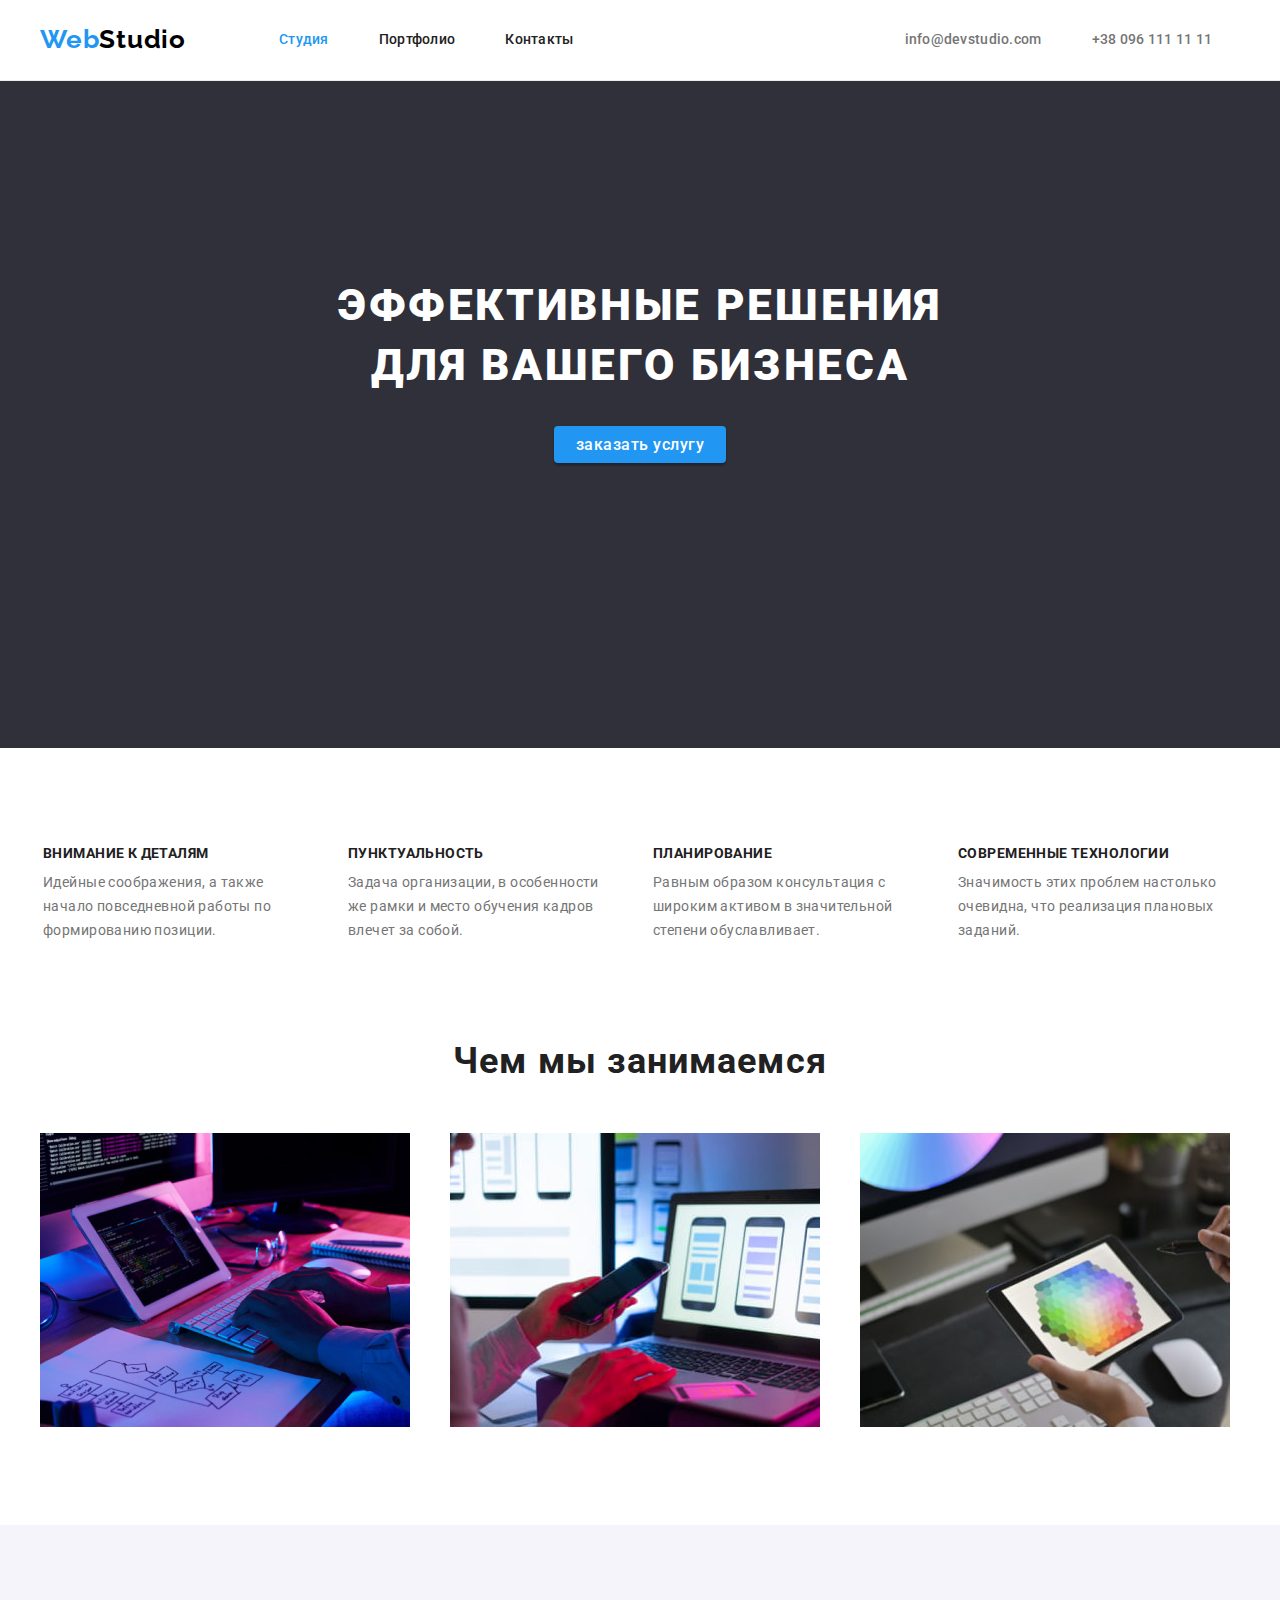
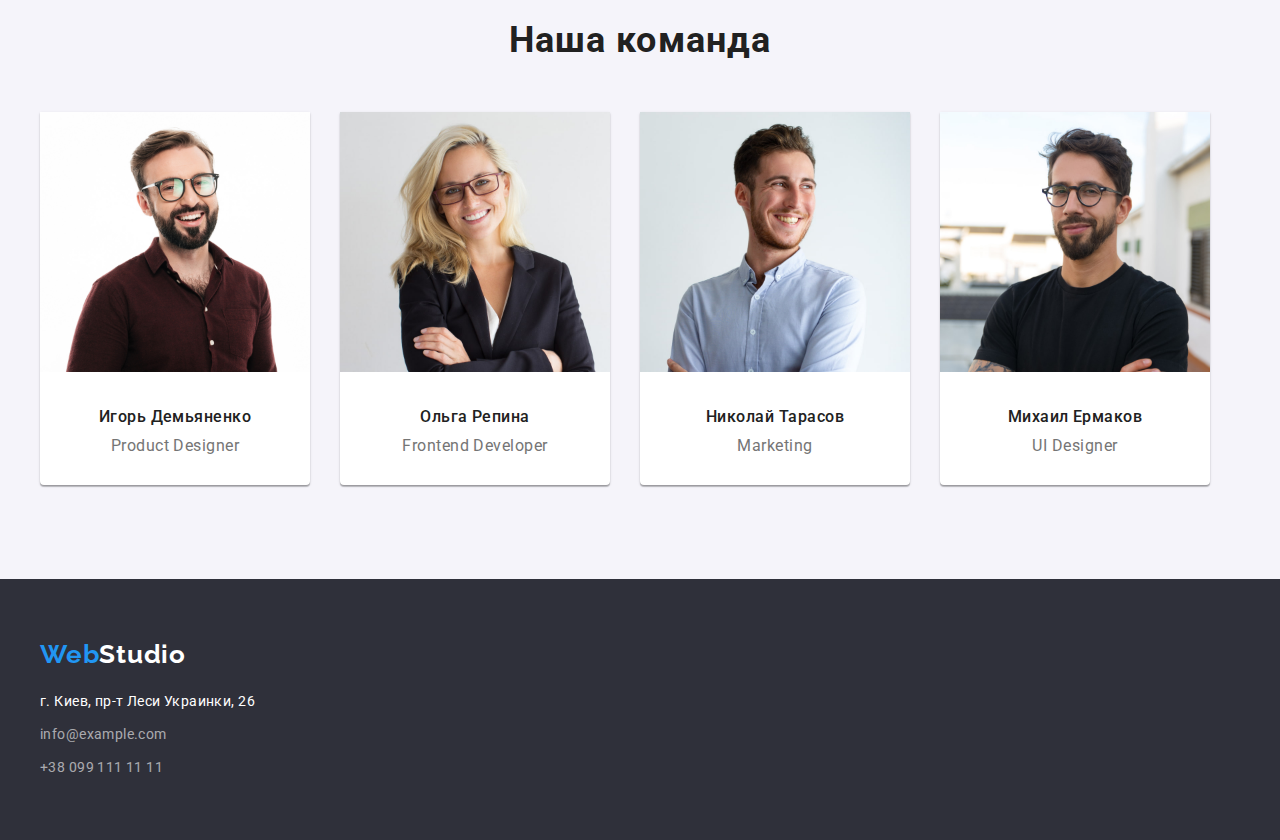
==== index.html @ 4263fd4f "clone" ====
<!DOCTYPE html>
<html lang="ru">
  <head>
    <meta charset="UTF-8" />
    <meta http-equiv="X-UA-Compatible" content="IE=edge" />
    <meta name="viewport" content="width=device-width, initial-scale=1.0" />
    <link rel="preconnect" href="https://fonts.gstatic.com" />
    <link
      href="https://fonts.googleapis.com/css2?family=Raleway:wght@700&family=Roboto:wght@400;500;700;900&display=swap"
      rel="stylesheet"
    />
    <link rel="stylesheet" href="./css/modern-normolize.css" />
    <link rel="stylesheet" href="./css/styles.css" />

    <title>Студия</title>
  </head>
  <body>
    <!--Header of site-->
    <header>
      <section class="site-header">
        <div class="container">
          <div class="header-flex">
            <a href="./index.html" class="logo"
              ><span class="three-letters-of-logo">Web</span>Studio</a
            >

            <nav class="menu-navigation">
              <ul class="menu-nav-conteiner">
                <li class="item">
                  <a href="./index.html" class="menu-nav-link visited"
                    >Студия</a
                  >
                </li>
                <li class="item">
                  <a href="./portfolio.html" class="menu-nav-link">Портфолио</a>
                </li>
                <li class="item">
                  <a href="" class="menu-nav-link">Контакты</a>
                </li>
              </ul>
              <ul class="menu-nav-conteiner second">
                <li class="item">
                  <a href="mailto:info@devstudio.com" class="menu-nav-contacts"
                    >info@devstudio.com</a
                  >
                </li>
                <li class="item">
                  <a href="tel:+380961111111" class="menu-nav-contacts"
                    >+38 096 111 11 11</a
                  >
                </li>
              </ul>
            </nav>
          </div>
        </div>
      </section>
    </header>
    <!--Main content of site-->
    <main>
      <!--Эффективные решения для вашего бизнеса-->
      <section class="hero">
        <div class="container">
          <h1 class="main-title-studio">
            Эффективные решения<br />
            для вашего бизнеса
          </h1>
          <button type="button" class="menu-nav-link-sort blue">
            заказать услугу
          </button>
        </div>
      </section>
      <!--Наши качества-->
      <section>
        <div class="container">
          <h2 class="visually-hidden">Наши качества</h2>

          <ul class="items">
            <li class="items-of-section">
              <h3 class="quality">Внимание к деталям</h3>
              <p class="quality-item">
                Идейные соображения, а также начало повседневной работы по
                формированию позиции.
              </p>
            </li>
            <li class="items-of-section">
              <h3 class="quality">Пунктуальность</h3>
              <p class="quality-item">
                Задача организации, в особенности же рамки и место обучения
                кадров влечет за собой.
              </p>
            </li>
            <li class="items-of-section">
              <h3 class="quality">Планирование</h3>
              <p class="quality-item">
                Равным образом консультация с широким активом в значительной
                степени обуславливает.
              </p>
            </li>
            <li class="items-of-section">
              <h3 class="quality">Современные технологии</h3>
              <p class="quality-item">
                Значимость этих проблем настолько очевидна, что реализация
                плановых заданий.
              </p>
            </li>
          </ul>
        </div>
      </section>
      <!--Чем мы занимаемся-->
      <section class="padding-null">
        <div class="container">
          <h2 class="main-site-sections">Чем мы занимаемся</h2>

          <ul class="items">
            <li class="items-of-mainsite">
              <img src="./images/activity1.jpg" alt="разработка" width="370" />
            </li>
            <li class="items-of-mainsite">
              <img
                src="./images/activity2.jpg"
                alt="тестирование"
                width="370"
              />
            </li>
            <li class="items-of-mainsite">
              <img src="./images/activity3.jpg" alt="дизайн" width="370" />
            </li>
          </ul>
        </div>
      </section>
      <!--Наша команда-->
      <section class="backColGrey">
        <div class="container">
          <h2 class="main-site-sections">Наша команда</h2>
          <ul class="items">
            <li class="items-of-section-people">
              <img
                src="./images/command_igor.jpg"
                alt="Игорь Демьяненко"
                width="270"
              />
              <h3 class="name">Игорь Демьяненко</h3>
              <p class="proffession-name">Product Designer</p>
            </li>
            <li class="items-of-section-people">
              <img
                src="./images/command_olga.jpg"
                alt="Ольга Репина"
                width="270"
              />
              <h3 class="name">Ольга Репина</h3>
              <p class="proffession-name">Frontend Developer</p>
            </li>
            <li class="items-of-section-people">
              <img
                src="./images/command_nikolay.jpg"
                alt="Николай Тарасов"
                width="270"
              />
              <h3 class="name">Николай Тарасов</h3>
              <p class="proffession-name">Marketing</p>
            </li>
            <li class="items-of-section-people">
              <img
                src="./images/command_mike.jpg"
                alt="Михаил Ермаков"
                width="270"
              />
              <h3 class="name">Михаил Ермаков</h3>
              <p class="proffession-name">UI Designer</p>
            </li>
          </ul>
        </div>
      </section>
    </main>
    <!--Footer-->
    <footer class="footer-color">
      <div class="container">
        <a href="./index.html" class="logo negative"
          ><span class="three-letters-of-logo">Web</span>Studio</a
        >
        <address>
          <span class="adress-footer"
            >г. Киев, пр-т Леси Украинки, 26<br
          /></span>
          <span class="contacts-footer">info@example.com</span>
          <span class="contacts-footer"> +38 099 111 11 11</span>
        </address>
      </div>
    </footer>
  </body>
</html>
---- css/modern-normolize.css ----
/*! modern-normalize v1.1.0 | MIT License | https://github.com/sindresorhus/modern-normalize */

/*
Document
========
*/

/**
Use a better box model (opinionated).
*/

*,
::before,
::after {
	box-sizing: border-box;
}

/**
1. Correct the line height in all browsers.
2. Prevent adjustments of font size after orientation changes in iOS.
3. Use a more readable tab size (opinionated).
*/

html {
	line-height: 1.15; /* 1 */
	-webkit-text-size-adjust: 100%; /* 2 */
	-moz-tab-size: 4; /* 3 */
	tab-size: 4; /* 3 */
}

/*
Sections
========
*/

/**
1. Remove the margin in all browsers.
2. Improve consistency of default fonts in all browsers. (https://github.com/sindresorhus/modern-normalize/issues/3)
*/

body {
	margin: 0; /* 1 */
	font-family:
		system-ui,
		-apple-system, /* Firefox supports this but not yet `system-ui` */
		'Segoe UI',
		Roboto,
		Helvetica,
		Arial,
		sans-serif,
		'Apple Color Emoji',
		'Segoe UI Emoji'; /* 2 */
}

/*
Grouping content
================
*/

/**
1. Add the correct height in Firefox.
2. Correct the inheritance of border color in Firefox. (https://bugzilla.mozilla.org/show_bug.cgi?id=190655)
*/

hr {
	height: 0; /* 1 */
	color: inherit; /* 2 */
}

/*
Text-level semantics
====================
*/

/**
Add the correct text decoration in Chrome, Edge, and Safari.
*/

abbr[title] {
	text-decoration: underline dotted;
}

/**
Add the correct font weight in Edge and Safari.
*/

b,
strong {
	font-weight: bolder;
}

/**
1. Improve consistency of default fonts in all browsers. (https://github.com/sindresorhus/modern-normalize/issues/3)
2. Correct the odd 'em' font sizing in all browsers.
*/

code,
kbd,
samp,
pre {
	font-family:
		ui-monospace,
		SFMono-Regular,
		Consolas,
		'Liberation Mono',
		Menlo,
		monospace; /* 1 */
	font-size: 1em; /* 2 */
}

/**
Add the correct font size in all browsers.
*/

small {
	font-size: 80%;
}

/**
Prevent 'sub' and 'sup' elements from affecting the line height in all browsers.
*/

sub,
sup {
	font-size: 75%;
	line-height: 0;
	position: relative;
	vertical-align: baseline;
}

sub {
	bottom: -0.25em;
}

sup {
	top: -0.5em;
}

/*
Tabular data
============
*/

/**
1. Remove text indentation from table contents in Chrome and Safari. (https://bugs.chromium.org/p/chromium/issues/detail?id=999088, https://bugs.webkit.org/show_bug.cgi?id=201297)
2. Correct table border color inheritance in all Chrome and Safari. (https://bugs.chromium.org/p/chromium/issues/detail?id=935729, https://bugs.webkit.org/show_bug.cgi?id=195016)
*/

table {
	text-indent: 0; /* 1 */
	border-color: inherit; /* 2 */
}

/*
Forms
=====
*/

/**
1. Change the font styles in all browsers.
2. Remove the margin in Firefox and Safari.
*/

button,
input,
optgroup,
select,
textarea {
	font-family: inherit; /* 1 */
	font-size: 100%; /* 1 */
	line-height: 1.15; /* 1 */
	margin: 0; /* 2 */
}

/**
Remove the inheritance of text transform in Edge and Firefox.
*/

button,
select {
	text-transform: none;
}

/**
Correct the inability to style clickable types in iOS and Safari.
*/

button,
[type='button'],
[type='reset'],
[type='submit'] {
	-webkit-appearance: button;
}

/**
Remove the inner border and padding in Firefox.
*/

::-moz-focus-inner {
	border-style: none;
	padding: 0;
}

/**
Restore the focus styles unset by the previous rule.
*/

:-moz-focusring {
	outline: 1px dotted ButtonText;
}

/**
Remove the additional ':invalid' styles in Firefox.
See: https://github.com/mozilla/gecko-dev/blob/2f9eacd9d3d995c937b4251a5557d95d494c9be1/layout/style/res/forms.css#L728-L737
*/

:-moz-ui-invalid {
	box-shadow: none;
}

/**
Remove the padding so developers are not caught out when they zero out 'fieldset' elements in all browsers.
*/

legend {
	padding: 0;
}

/**
Add the correct vertical alignment in Chrome and Firefox.
*/

progress {
	vertical-align: baseline;
}

/**
Correct the cursor style of increment and decrement buttons in Safari.
*/

::-webkit-inner-spin-button,
::-webkit-outer-spin-button {
	height: auto;
}

/**
1. Correct the odd appearance in Chrome and Safari.
2. Correct the outline style in Safari.
*/

[type='search'] {
	-webkit-appearance: textfield; /* 1 */
	outline-offset: -2px; /* 2 */
}

/**
Remove the inner padding in Chrome and Safari on macOS.
*/

::-webkit-search-decoration {
	-webkit-appearance: none;
}

/**
1. Correct the inability to style clickable types in iOS and Safari.
2. Change font properties to 'inherit' in Safari.
*/

::-webkit-file-upload-button {
	-webkit-appearance: button; /* 1 */
	font: inherit; /* 2 */
}

/*
Interactive
===========
*/

/*
Add the correct display in Chrome and Safari.
*/

summary {
	display: list-item;
}
© 2021 GitHub, Inc.
Terms
Privacy
Security
Status
Docs
Contact GitHub
Pricing
API
Training
Blog
About
---- css/styles.css ----
/*Задаю переменные основных цветов сайта*/

:root {
  --main-text-color: #212121;
  --active-buttons-color: #2196f3;
  --hover-button-color: #188ce8;
  --logo-color: #000000;
  --contacts-header-color: #757575;
  --buttons-color: #f5f4fa;
  --active-buttons-txt-color: #ffffff;
  --footer-color: #2f303a;
  --background-grey: #e5e5e5;
  --box-people-shadow: 0px 1px 3px rgba(0, 0, 0, 0.12),
    0px 1px 1px rgba(0, 0, 0, 0.14), 0px 2px 1px rgba(0, 0, 0, 0.2);
  --border-line: #ececec;
}

/*Lists global settings*/

ul {
  margin: 0;
  padding: 0;
  list-style-type: none;
}
h1,
h2,
h3,
p {
  margin: 0;
}

.visually-hidden {
  position: absolute;
  width: 1px;
  height: 1px;
  margin: -1px;
  border: 0;
  padding: 0;

  white-space: nowrap;
  clip-path: inset(100%);
  clip: rect(0 0 0 0);
  overflow: hidden;
}

/*паддинги внутри секций*/

section {
  padding-top: 94px;
  padding-bottom: 94px;
  min-width: 1200px;

  /* outline: springgreen solid 2px;*/
}

/*обнуление верхнего паддинга секций*/

.padding-null {
  padding-top: 0;
}
.hero {
  padding: 0;
  background: var(--footer-color);
}

/*Глобальный стиль для всего сайта*/

body {
  font-family: Roboto, Geneva, normal;
  color: var(--main-text-color);
}
/*Summary class*/
.container {
  width: 1230px;
  margin-left: auto;
  margin-right: auto;
  padding-left: 15px;
  padding-right: 15px;

  /*outline: tomato solid 2px;*/
}

/*Header of site*/
section.site-header {
  padding: 0;
  border-bottom: 1px solid var(--border-line);
}
/*Оформление логотипа сайта*/

.logo {
  font-family: Raleway, normal;
  font-weight: bold;
  font-size: 26px;
  line-height: 1.2;
  letter-spacing: 0.03em;
  text-decoration: none;

  color: var(--logo-color);
}
.three-letters-of-logo {
  color: var(--active-buttons-color);
}

/*Оформление ссылок,почты и тел. в хэдере сайта*/

.header-flex {
  display: flex;
  align-items: center;
}
.menu-navigation {
  display: flex;
}
.menu-nav-conteiner {
  display: flex;
  margin-left: 93px;
}
.menu-nav-conteiner .item:not(:last-child) {
  margin-right: 50px;
}
.menu-nav-conteiner.second {
  margin-left: 331px;
}

.menu-nav-link {
  font-weight: 500;
  font-size: 14px;
  line-height: 1.14;
  text-decoration: none;
  letter-spacing: 0.02em;
  color: var(--main-text-color);
  cursor: pointer;

  display: block;
  padding-top: 32px;
  padding-bottom: 32px;
}
.menu-nav-contacts:hover,
.menu-nav-contacts:focus .menu-nav-link:focus,
.menu-nav-link:hover,
.visited {
  color: var(--active-buttons-color);
}

.menu-nav-contacts {
  font-weight: 500;
  font-size: 14px;
  line-height: 1.14;
  letter-spacing: 0.02em;
  text-decoration: none;
  color: var(--contacts-header-color);

  display: block;
  padding-top: 32px;
  padding-bottom: 32px;
}

/*П О Р Т Ф О Л И О*/

/*Оформление кнопок для сортировки портфолио работ*/

.our-portfolio-sort {
  display: flex;
  justify-content: center;
}

.our-portfolio-sort li:not(:last-child) {
  margin-right: 8px;
}
.our-portfolio-sort {
  margin-bottom: 57px;
}
.menu-nav-link-sort {
  font-family: Roboto;
  font-weight: 500;
  font-size: 16px;
  border-radius: 4px;
  line-height: 1.6;
  letter-spacing: 0.03em;

  padding: 6px 22px;

  background-color: var(--buttons-color);
  border: none;
  cursor: pointer;
}
.blue,
.menu-nav-link-sort:hover,
.menu-nav-link-sort:focus {
  color: var(--active-buttons-txt-color);
  background-color: var(--active-buttons-color);
  box-shadow: 0px 3px 1px rgba(0, 0, 0, 0.1), 0px 1px 2px rgba(0, 0, 0, 0.08),
    0px 2px 2px rgba(0, 0, 0, 0.12);
  border-radius: 4px;
}
.blue:hover,
.blue:focus {
  background-color: var(--hover-button-color);
}

/*Оформление стилей списка  работ портфолио*/
.portfolio-title {
  font-size: 18px;
  line-height: 2;
  letter-spacing: 0.06em;
  margin-bottom: 4px;
}
.portfolio-title-type {
  font-size: 16px;
  line-height: 1.9;
  letter-spacing: 0.03em;

  color: var(--contacts-header-color);
}
.box-title-type {
  padding: 20px 24px;
  border: 1px solid #eeeeee;
}
.our-portfolio-elements li:nth-child(3n + 3) {
  margin-right: 0;
}

.our-portfolio-elements {
  display: flex;
  flex-wrap: wrap;
  line-height: 0;
}

.our-portfolio-elements li {
  flex-basis: calc(100% / 3 - 29px);
  margin-right: 30px;
  margin-bottom: 30px;
}

.our-portfolio-elements li:nth-last-child(-n + 3) {
  margin-bottom: 0;
}
/*Footer*/
/*другой цвет лого в футере*/
.footer-color {
  background-color: var(--footer-color);
  min-width: 1200px;
  padding-top: 60px;
  padding-bottom: 60px;
}

.negative {
  color: var(--active-buttons-txt-color);
}
address {
  display: flex;
  margin-top: 20px;
  flex-direction: column;
}
.adress-footer {
  font-style: normal;
  font-size: 14px;
  line-height: 1.7;
  letter-spacing: 0.03em;

  color: var(--active-buttons-txt-color);
}
.contacts-footer {
  font-style: normal;
  font-size: 14px;
  line-height: 1.7;
  letter-spacing: 0.03em;

  color: rgba(255, 255, 255, 0.6);

  margin-top: 9px;
}

/*С Т У Д И Я */

/*Герой*/

.hero .container {
  padding-top: 195px;
  padding-bottom: 285px;
  text-align: center;
}

.main-title-studio {
  font-weight: 900;
  font-size: 44px;
  line-height: 1.36;
  letter-spacing: 0.06em;
  text-transform: uppercase;

  margin-bottom: 30px;

  color: var(--active-buttons-txt-color);
}

/*Наши качества*/
.items {
  display: flex;
  flex-wrap: wrap;
}

.items-of-section:not(:last-child) {
  margin-right: 30px;
}
.items-of-section {
  flex-basis: calc(100% / 4 - 25px);
  padding: 3px;
}

.quality {
  font-size: 14px;
  line-height: 16px;
  letter-spacing: 0.03em;
  text-transform: uppercase;

  margin-bottom: 10px;
}

.quality-item {
  font-size: 14px;
  line-height: 1.7;
  letter-spacing: 0.03em;

  color: var(--contacts-header-color);
}

/*Чем мы занимаемся*/
.main-site-sections {
  font-size: 36px;
  line-height: 1.2;
  letter-spacing: 0.03em;

  margin-bottom: 50px;
  text-align: center;
}

.items-of-mainsite:not(:last-child) {
  margin-right: 30px;
}
.items-of-mainsite {
  flex-basis: calc(100% / 3 - 20px);
}

/*Наша команда*/
.name {
  line-height: 1.2;
  font-weight: 500;
  font-size: 16px;
  letter-spacing: 0.03em;

  margin-top: 30px;
  margin-bottom: 10px;
}
.proffession-name {
  font-weight: 400;
  font-size: 16px;
  line-height: 1.2;
  letter-spacing: 0.03em;

  color: var(--contacts-header-color);

  margin-bottom: 30px;
}

.items-of-section-people:not(:last-child) {
  margin-right: 30px;
  flex-wrap: wrap;
}
.items-of-section-people {
  flex-basis: calc(100% / 4 - 30px);

  background-color: var(--active-buttons-txt-color);
  box-shadow: 0px 1px 3px rgba(0, 0, 0, 0.12), 0px 1px 1px rgba(0, 0, 0, 0.14),
    0px 2px 1px rgba(0, 0, 0, 0.2);
  border-radius: 0px 0px 4px 4px;

  text-align: center;
}

.backColGrey {
  background-color: var(--buttons-color);
}
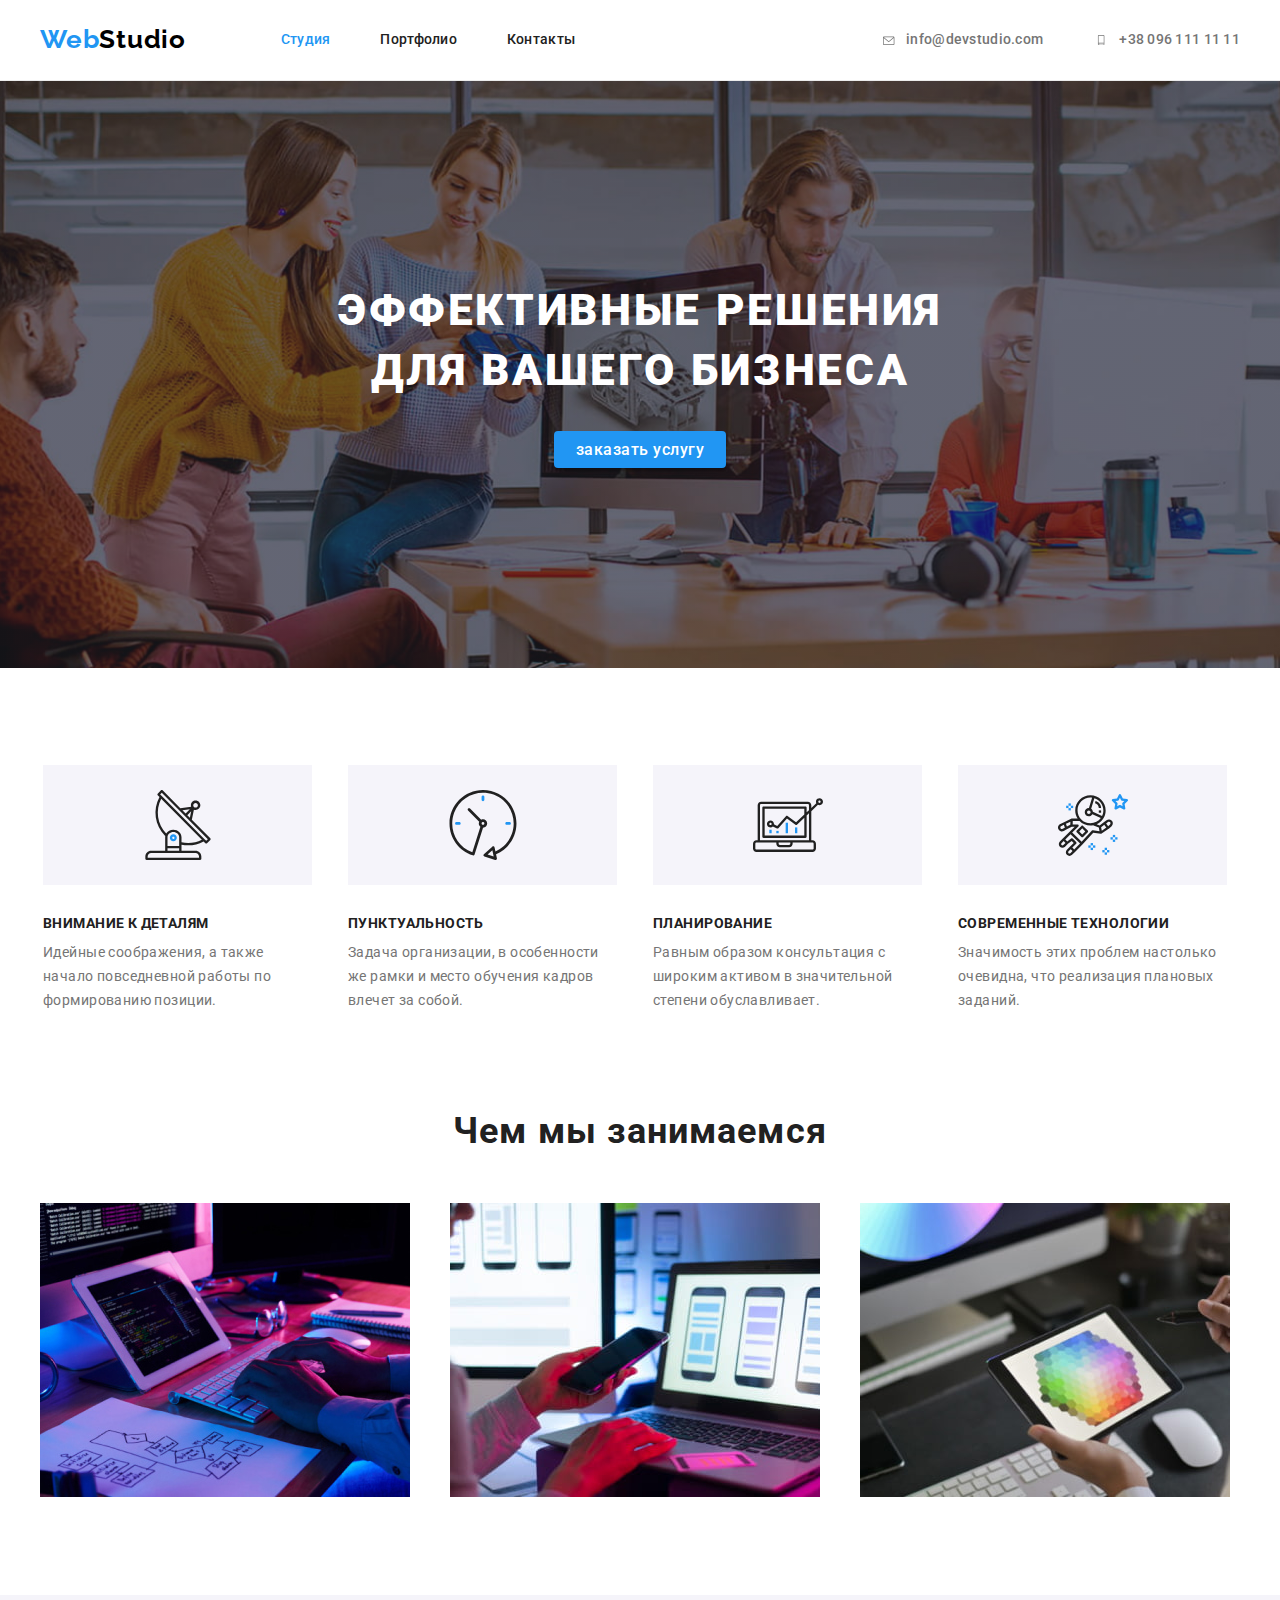
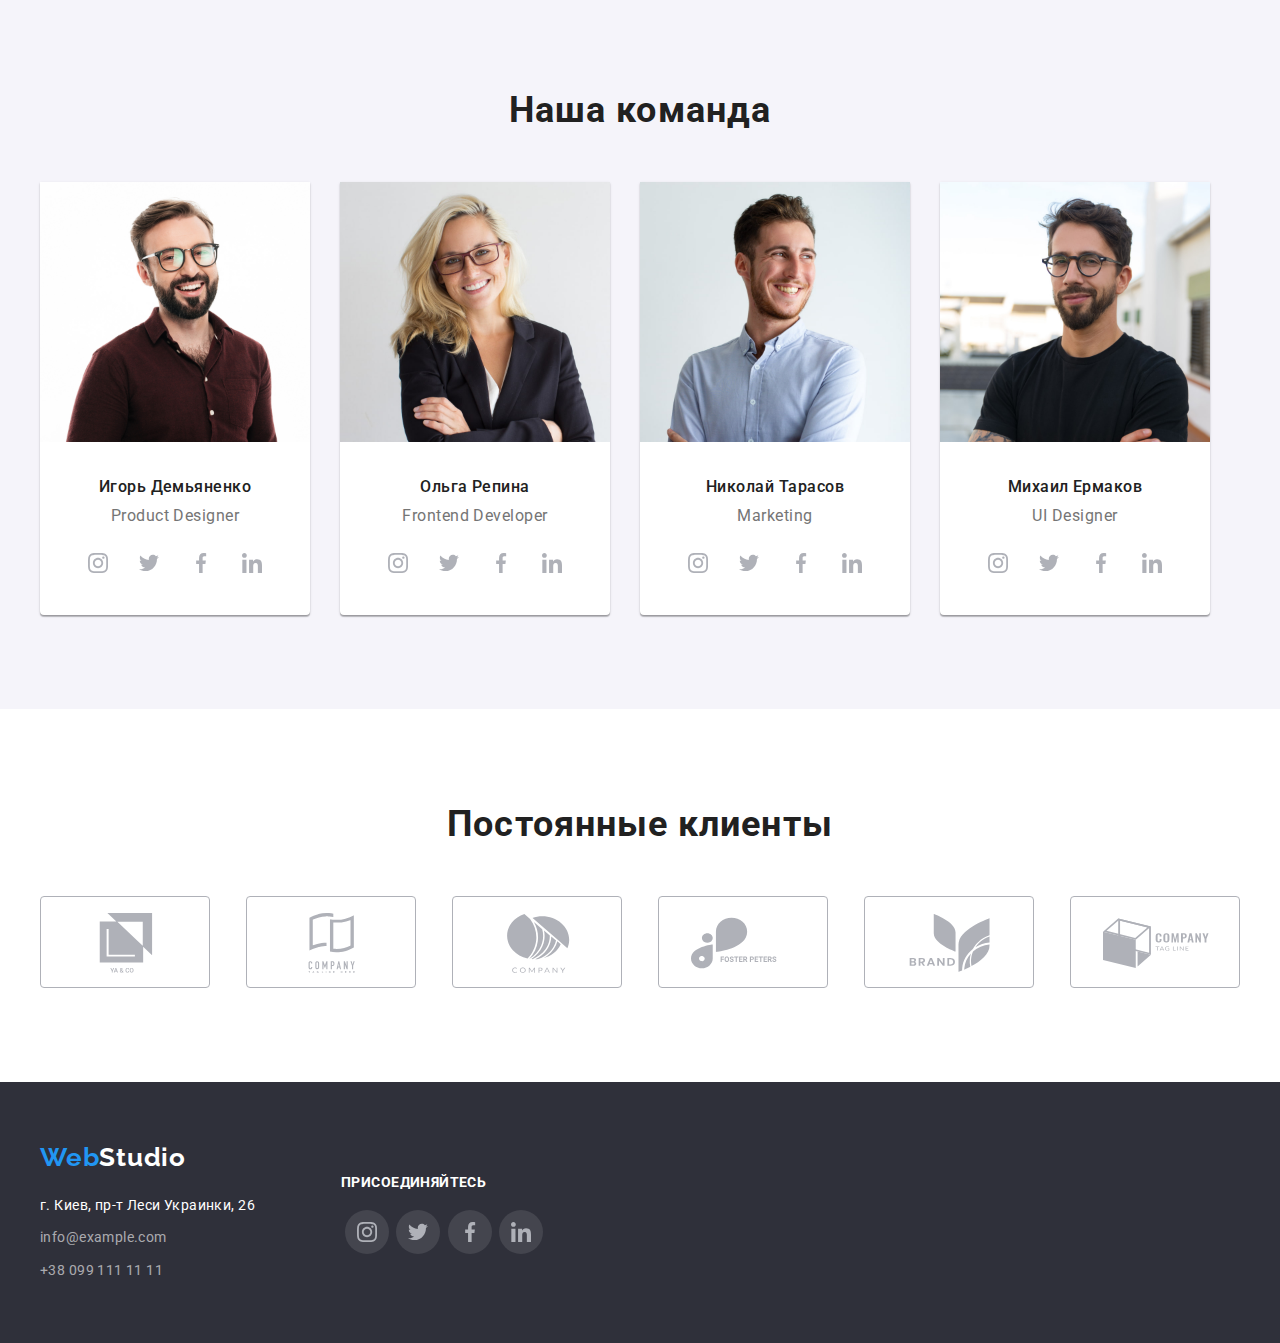
==== commit dd3ce1f9: "ну вроде все" ====
--- a/index.html
+++ b/index.html
@@ -41,13 +41,19 @@
               <ul class="menu-nav-conteiner second">
                 <li class="item">
                   <a href="mailto:info@devstudio.com" class="menu-nav-contacts"
-                    >info@devstudio.com</a
+                    ><svg class="icon-envelope" width="16" height="10">
+                      <use href="../images/icons.svg#icon-envelope"></use>
+                    </svg>
+                    info@devstudio.com</a
                   >
                 </li>
                 <li class="item">
                   <a href="tel:+380961111111" class="menu-nav-contacts"
-                    >+38 096 111 11 11</a
-                  >
+                    ><svg class="icon-smartphone" width="16" height="10">
+                      <use href="../images/icons.svg#icon-smartphone"></use>
+                    </svg>
+                    +38 096 111 11 11
+                  </a>
                 </li>
               </ul>
             </nav>
@@ -141,6 +147,52 @@
               />
               <h3 class="name">Игорь Демьяненко</h3>
               <p class="proffession-name">Product Designer</p>
+              <ul class="actions">
+                <li>
+                  <a href="#" class="icons">
+                    <svg class="icons-items">
+                      <use
+                        href="../images/icons.svg#icon-instagram"
+                        width="20"
+                        height="20"
+                      ></use>
+                    </svg>
+                  </a>
+                </li>
+                <li>
+                  <a href="#" class="icons">
+                    <svg class="icons-items">
+                      <use
+                        href="../images/icons.svg#icon-twitter"
+                        width="20"
+                        height="20"
+                      ></use>
+                    </svg>
+                  </a>
+                </li>
+                <li>
+                  <a href="#" class="icons">
+                    <svg class="icons-items">
+                      <use
+                        href="../images/icons.svg#icon-facebook"
+                        width="20"
+                        height="20"
+                      ></use>
+                    </svg>
+                  </a>
+                </li>
+                <li>
+                  <a href="#" class="icons">
+                    <svg class="icons-items">
+                      <use
+                        href="../images/icons.svg#icon-linkedin"
+                        width="20"
+                        height="20"
+                      ></use>
+                    </svg>
+                  </a>
+                </li>
+              </ul>
             </li>
             <li class="items-of-section-people">
               <img
@@ -150,6 +202,52 @@
               />
               <h3 class="name">Ольга Репина</h3>
               <p class="proffession-name">Frontend Developer</p>
+              <ul class="actions">
+                <li>
+                  <a href="#" class="icons">
+                    <svg class="icons-items">
+                      <use
+                        href="../images/icons.svg#icon-instagram"
+                        width="20"
+                        height="20"
+                      ></use>
+                    </svg>
+                  </a>
+                </li>
+                <li>
+                  <a href="#" class="icons">
+                    <svg class="icons-items">
+                      <use
+                        href="../images/icons.svg#icon-twitter"
+                        width="20"
+                        height="20"
+                      ></use>
+                    </svg>
+                  </a>
+                </li>
+                <li>
+                  <a href="#" class="icons">
+                    <svg class="icons-items">
+                      <use
+                        href="../images/icons.svg#icon-facebook"
+                        width="20"
+                        height="20"
+                      ></use>
+                    </svg>
+                  </a>
+                </li>
+                <li>
+                  <a href="#" class="icons">
+                    <svg class="icons-items">
+                      <use
+                        href="../images/icons.svg#icon-linkedin"
+                        width="20"
+                        height="20"
+                      ></use>
+                    </svg>
+                  </a>
+                </li>
+              </ul>
             </li>
             <li class="items-of-section-people">
               <img
@@ -159,6 +257,52 @@
               />
               <h3 class="name">Николай Тарасов</h3>
               <p class="proffession-name">Marketing</p>
+              <ul class="actions">
+                <li>
+                  <a href="#" class="icons">
+                    <svg class="icons-items">
+                      <use
+                        href="../images/icons.svg#icon-instagram"
+                        width="20"
+                        height="20"
+                      ></use>
+                    </svg>
+                  </a>
+                </li>
+                <li>
+                  <a href="#" class="icons">
+                    <svg class="icons-items">
+                      <use
+                        href="../images/icons.svg#icon-twitter"
+                        width="20"
+                        height="20"
+                      ></use>
+                    </svg>
+                  </a>
+                </li>
+                <li>
+                  <a href="#" class="icons">
+                    <svg class="icons-items">
+                      <use
+                        href="../images/icons.svg#icon-facebook"
+                        width="20"
+                        height="20"
+                      ></use>
+                    </svg>
+                  </a>
+                </li>
+                <li>
+                  <a href="#" class="icons">
+                    <svg class="icons-items">
+                      <use
+                        href="../images/icons.svg#icon-linkedin"
+                        width="20"
+                        height="20"
+                      ></use>
+                    </svg>
+                  </a>
+                </li>
+              </ul>
             </li>
             <li class="items-of-section-people">
               <img
@@ -168,6 +312,104 @@
               />
               <h3 class="name">Михаил Ермаков</h3>
               <p class="proffession-name">UI Designer</p>
+              <ul class="actions">
+                <li>
+                  <a href="#" class="icons">
+                    <svg class="icons-items">
+                      <use
+                        href="../images/icons.svg#icon-instagram"
+                        width="20"
+                        height="20"
+                      ></use>
+                    </svg>
+                  </a>
+                </li>
+                <li>
+                  <a href="#" class="icons">
+                    <svg class="icons-items">
+                      <use
+                        href="../images/icons.svg#icon-twitter"
+                        width="20"
+                        height="20"
+                      ></use>
+                    </svg>
+                  </a>
+                </li>
+                <li>
+                  <a href="#" class="icons">
+                    <svg class="icons-items">
+                      <use
+                        href="../images/icons.svg#icon-facebook"
+                        width="20"
+                        height="20"
+                      ></use>
+                    </svg>
+                  </a>
+                </li>
+                <li>
+                  <a href="#" class="icons">
+                    <svg class="icons-items">
+                      <use
+                        href="../images/icons.svg#icon-linkedin"
+                        width="20"
+                        height="20"
+                      ></use>
+                    </svg>
+                  </a>
+                </li>
+              </ul>
+            </li>
+          </ul>
+        </div>
+      </section>
+
+      <!--Постоянные клиенты-->
+
+      <section>
+        <div class="container">
+          <h2 class="main-site-sections">Постоянные клиенты</h2>
+          <ul class="companies">
+            <li>
+              <a href="#" class="company-icons">
+                <svg width="106" height="60">
+                  <use href="../images/icons.svg#icon-company1"></use>
+                </svg>
+              </a>
+            </li>
+            <li>
+              <a href="#" class="company-icons">
+                <svg width="106" height="60">
+                  <use href="../images/icons.svg#icon-company2"></use>
+                </svg>
+              </a>
+            </li>
+            <li>
+              <a href="#" class="company-icons">
+                <svg width="106" height="60">
+                  <use href="../images/icons.svg#icon-company3"></use>
+                </svg>
+              </a>
+            </li>
+            <li>
+              <a href="#" class="company-icons">
+                <svg width="106" height="60">
+                  <use href="../images/icons.svg#icon-company4"></use>
+                </svg>
+              </a>
+            </li>
+            <li>
+              <a href="#" class="company-icons">
+                <svg width="106" height="60">
+                  <use href="../images/icons.svg#icon-company5"></use>
+                </svg>
+              </a>
+            </li>
+            <li>
+              <a href="#" class="company-icons">
+                <svg width="106" height="60">
+                  <use href="../images/icons.svg#icon-company6"></use>
+                </svg>
+              </a>
             </li>
           </ul>
         </div>
@@ -179,13 +421,64 @@
         <a href="./index.html" class="logo negative"
           ><span class="three-letters-of-logo">Web</span>Studio</a
         >
-        <address>
-          <span class="adress-footer"
-            >г. Киев, пр-т Леси Украинки, 26<br
-          /></span>
-          <span class="contacts-footer">info@example.com</span>
-          <span class="contacts-footer"> +38 099 111 11 11</span>
-        </address>
+        <div class="column">
+          <address>
+            <span class="adress-footer"
+              >г. Киев, пр-т Леси Украинки, 26<br
+            /></span>
+            <span class="contacts-footer">info@example.com</span>
+            <span class="contacts-footer"> +38 099 111 11 11</span>
+          </address>
+          <section class="you-are-welcome">
+            <h3 class="welcome">присоединяйтесь</h3>
+            <ul class="actions fut">
+              <li>
+                <a href="#" class="icons">
+                  <svg class="icons-items">
+                    <use
+                      href="../images/icons.svg#icon-instagram"
+                      width="20"
+                      height="20"
+                    ></use>
+                  </svg>
+                </a>
+              </li>
+              <li>
+                <a href="#" class="icons">
+                  <svg class="icons-items">
+                    <use
+                      href="../images/icons.svg#icon-twitter"
+                      width="20"
+                      height="20"
+                    ></use>
+                  </svg>
+                </a>
+              </li>
+              <li>
+                <a href="#" class="icons">
+                  <svg class="icons-items">
+                    <use
+                      href="../images/icons.svg#icon-facebook"
+                      width="20"
+                      height="20"
+                    ></use>
+                  </svg>
+                </a>
+              </li>
+              <li>
+                <a href="#" class="icons">
+                  <svg class="icons-items">
+                    <use
+                      href="../images/icons.svg#icon-linkedin"
+                      width="20"
+                      height="20"
+                    ></use>
+                  </svg>
+                </a>
+              </li>
+            </ul>
+          </section>
+        </div>
       </div>
     </footer>
   </body>
--- a/css/styles.css
+++ b/css/styles.css
@@ -10,9 +10,12 @@
   --active-buttons-txt-color: #ffffff;
   --footer-color: #2f303a;
   --background-grey: #e5e5e5;
-  --box-people-shadow: 0px 1px 3px rgba(0, 0, 0, 0.12),
-    0px 1px 1px rgba(0, 0, 0, 0.14), 0px 2px 1px rgba(0, 0, 0, 0.2);
+    --block-shadow:box-shadow: 0px 1px 1px rgba(0, 0, 0, 0.12), 0px 4px 4px rgba(0, 0, 0, 0.06), 1px 4px 6px rgba(0, 0, 0, 0.16);
   --border-line: #ececec;
+  --hero-background: #c4c4c4;
+  --bgr-overlay: rgba(47, 48, 58, 0.4);
+
+  --items-color:#AFB1B8;
 }
 
 /*Lists global settings*/
@@ -28,7 +31,11 @@
 p {
   margin: 0;
 }
-
+a{
+  text-decoration: none;
+  
+  color: inherit;
+}
 .visually-hidden {
   position: absolute;
   width: 1px;
@@ -60,7 +67,28 @@
 }
 .hero {
   padding: 0;
-  background: var(--footer-color);
+
+  /*оформление многослойного ГЕРОЯ*/
+  max-width: 1600px;
+  margin-left: auto;
+  margin-right: auto;
+  background: var(--hero-background);
+  background-image: linear-gradient(
+      to right,
+      var(--bgr-overlay),
+      var(--bgr-overlay)
+    ),
+    url(../images/background-img-hero.jpg);
+  background-repeat: no-repeat;
+  background-position: center;
+  background-size: cover;
+
+  /*background-color: var(--background-grey);
+
+  background-image: url(/images/background-img-hero.jpg);
+  background-repeat: no-repeat;
+  background-position: center;
+  background-size: 1600px 600px;*/
 }
 
 /*Глобальный стиль для всего сайта*/
@@ -69,6 +97,7 @@
   font-family: Roboto, Geneva, normal;
   color: var(--main-text-color);
 }
+
 /*Summary class*/
 .container {
   width: 1230px;
@@ -106,6 +135,7 @@
 .header-flex {
   display: flex;
   align-items: center;
+  justify-content: space-between;
 }
 .menu-navigation {
   display: flex;
@@ -113,13 +143,29 @@
 .menu-nav-conteiner {
   display: flex;
   margin-left: 93px;
+  align-items: center;
 }
 .menu-nav-conteiner .item:not(:last-child) {
   margin-right: 50px;
 }
 .menu-nav-conteiner.second {
-  margin-left: 331px;
-}
+  margin-left: 305px;
+  align-items: center;
+}
+
+/*Добавление иконок в хедер*/
+
+.icon-envelope,.icon-smartphone{
+  
+ /*width: 16px;
+  height: 12px;*/
+fill:currentColor;
+  margin-right: 10px;
+}
+.icon-envelope:hover,.icon-smartphone:hover{
+  fill: currentColor;
+}
+
 
 .menu-nav-link {
   font-weight: 500;
@@ -149,9 +195,11 @@
   text-decoration: none;
   color: var(--contacts-header-color);
 
-  display: block;
+  display: flex;
   padding-top: 32px;
   padding-bottom: 32px;
+
+  align-items: center;
 }
 
 /*П О Р Т Ф О Л И О*/
@@ -213,7 +261,8 @@
 }
 .box-title-type {
   padding: 20px 24px;
-  border: 1px solid #eeeeee;
+  border:1px solid #eeeeee;
+  border-top: none;
 }
 .our-portfolio-elements li:nth-child(3n + 3) {
   margin-right: 0;
@@ -223,6 +272,8 @@
   display: flex;
   flex-wrap: wrap;
   line-height: 0;
+
+ 
 }
 
 .our-portfolio-elements li {
@@ -233,6 +284,12 @@
 
 .our-portfolio-elements li:nth-last-child(-n + 3) {
   margin-bottom: 0;
+}
+
+.shadow-portfolio:hover,.shadow-portfolio:focus {
+
+ box-shadow:0px 1px 1px rgba(0, 0, 0, 0.12), 0px 4px 4px rgba(0, 0, 0, 0.06), 1px 4px 6px rgba(0, 0, 0, 0.16);
+
 }
 /*Footer*/
 /*другой цвет лого в футере*/
@@ -250,6 +307,7 @@
   display: flex;
   margin-top: 20px;
   flex-direction: column;
+  min-width: 231px;
 }
 .adress-footer {
   font-style: normal;
@@ -270,13 +328,41 @@
   margin-top: 9px;
 }
 
+.you-are-welcome{
+  display: inline-flex;
+ flex-direction: column;
+ padding: 0;
+ min-width: 206px;
+ margin-left: 70px;
+ 
+}
+.actions.fut{
+  margin: 0;
+  padding: 0;
+  margin-top: 20px;
+}
+
+
+
+.column{
+  display: flex;
+}
+.welcome {
+  font-style: normal;
+font-weight: bold;
+font-size: 14px;
+line-height:1.143;
+letter-spacing: 0.03em;
+text-transform: uppercase;
+color: var(--active-buttons-txt-color);
+}
 /*С Т У Д И Я */
 
 /*Герой*/
 
 .hero .container {
-  padding-top: 195px;
-  padding-bottom: 285px;
+  padding-top: 200px;
+  padding-bottom: 200px;
   text-align: center;
 }
 
@@ -306,6 +392,35 @@
   padding: 3px;
 }
 
+.items-of-section::before{
+  content: '';
+  display:block;
+  background-color: var(--buttons-color);
+  background-repeat: no-repeat;
+  background-position: center;
+  height: 120px;
+  margin-bottom: 30px;
+  /*outline: 1px solid red;*/
+  
+}
+
+.items-of-section:nth-child(1)::before{
+  background:var(--buttons-color) url(../images/antenna.svg) no-repeat center;
+}
+
+.items-of-section:nth-child(2)::before{
+  background:var(--buttons-color) url(../images/clock.svg) no-repeat center;
+}
+
+.items-of-section:nth-child(3)::before{
+  background:var(--buttons-color) url(../images/diagram.svg) no-repeat center;
+}
+
+.items-of-section:nth-child(4)::before{
+  background:var(--buttons-color) url(../images/astronaut.svg) no-repeat center;
+}
+
+
 .quality {
   font-size: 14px;
   line-height: 16px;
@@ -358,7 +473,7 @@
 
   color: var(--contacts-header-color);
 
-  margin-bottom: 30px;
+  margin-bottom: 16px;
 }
 
 .items-of-section-people:not(:last-child) {
@@ -379,3 +494,57 @@
 .backColGrey {
   background-color: var(--buttons-color);
 }
+
+/*Постоянные клиенты*/
+.companies{
+  display: flex;
+  justify-content: space-between;
+  
+}
+.company-icons{
+  display: block;
+  width: 170px;
+  height: 92px;
+  padding: 16px 32px;
+  border: 1px solid var(--items-color);
+
+  border-radius: 4px;
+  fill: var(--items-color);
+}
+.company-icons:hover,.company-icons:focus{
+  fill: var(--active-buttons-color);
+  border: 1px solid var(--active-buttons-color);
+}
+/*Оформление иконок соц-сетей НАШЕЙ КОМАНДЫ*/
+.icons{
+  
+  width: 44px;
+  height: 44px;
+  padding: 12px;
+
+display: inline-block;
+
+border-radius: 50%;
+fill: var(--items-color);
+background-color:rgba(255, 255, 255, 0.1);
+
+}
+
+.icons:hover{
+  fill: var(--active-buttons-txt-color);
+  background-color: var(--active-buttons-color);
+}
+
+.icons-items{
+  width: 20px;
+height: 20px;
+
+}
+
+.actions{
+  display: flex;
+  justify-content: space-around;
+  padding-left: 32px;
+  padding-right: 32px;
+  margin-bottom: 30px;
+}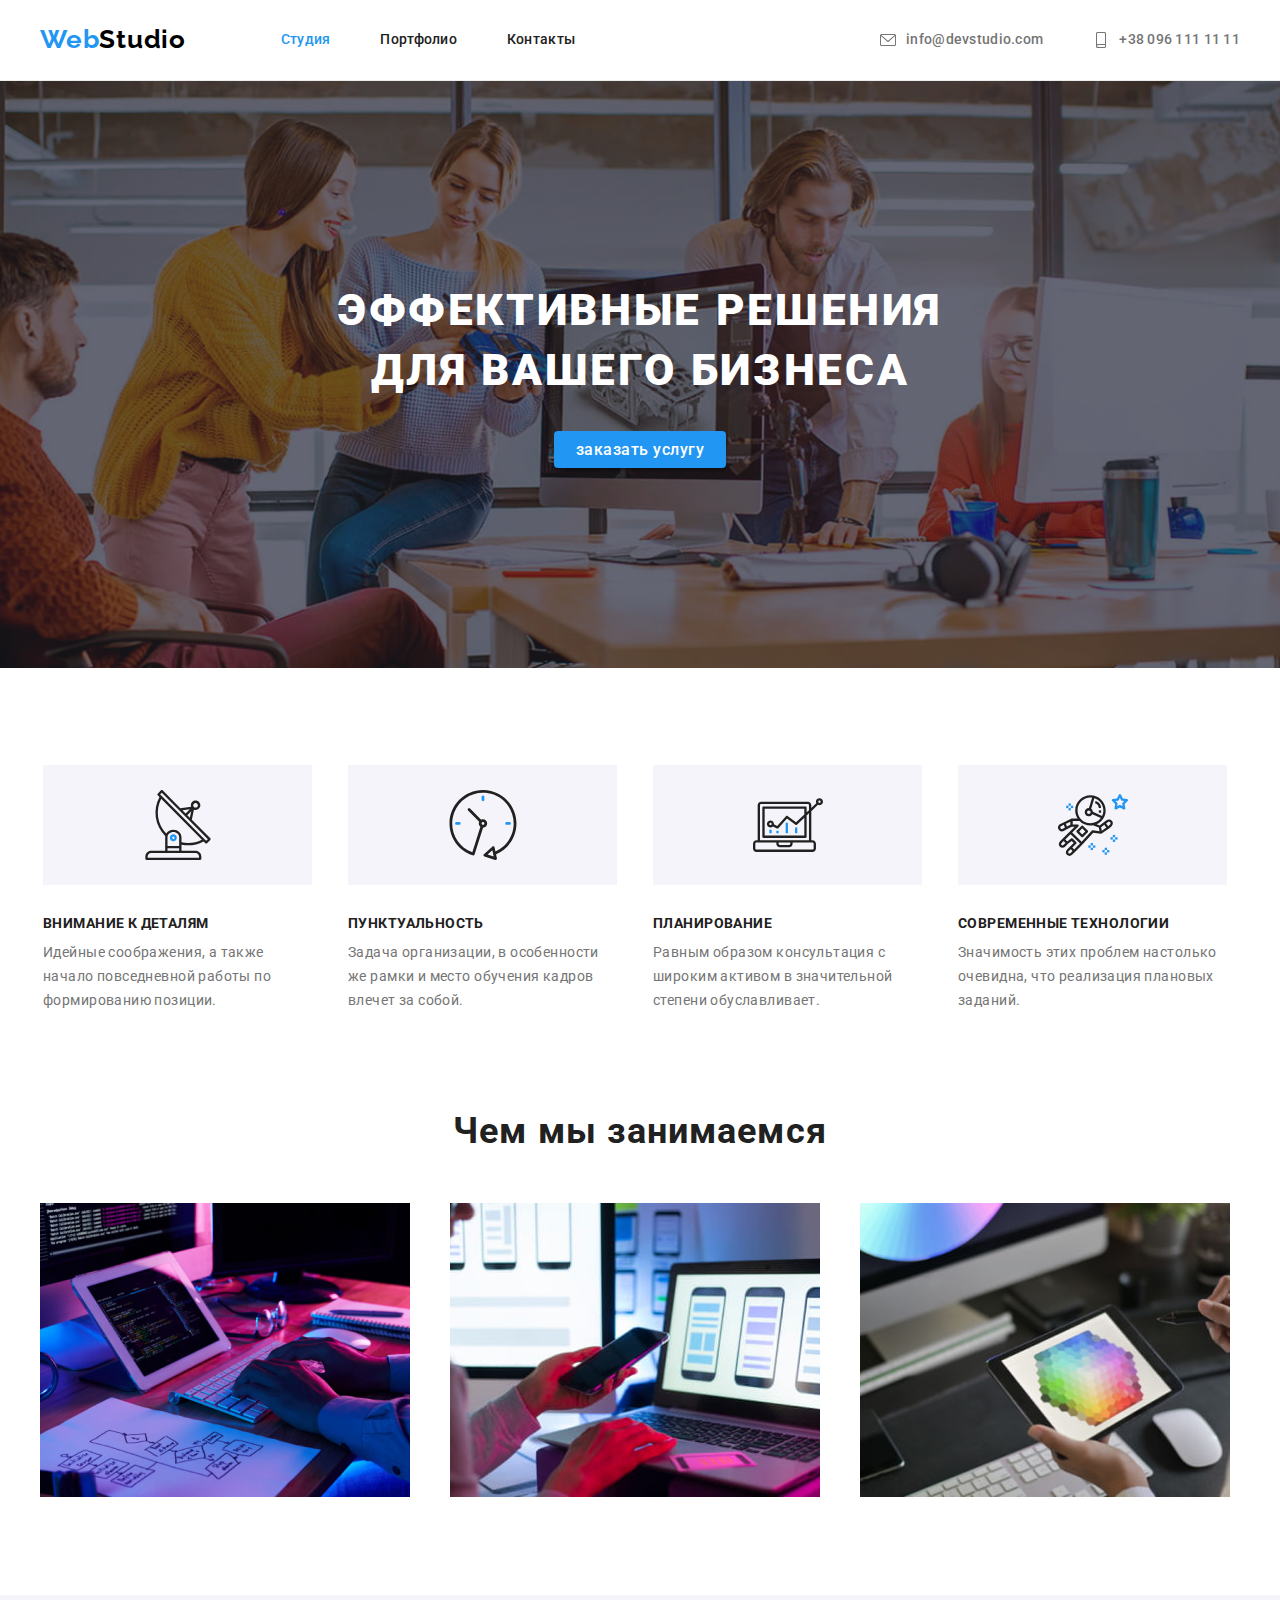
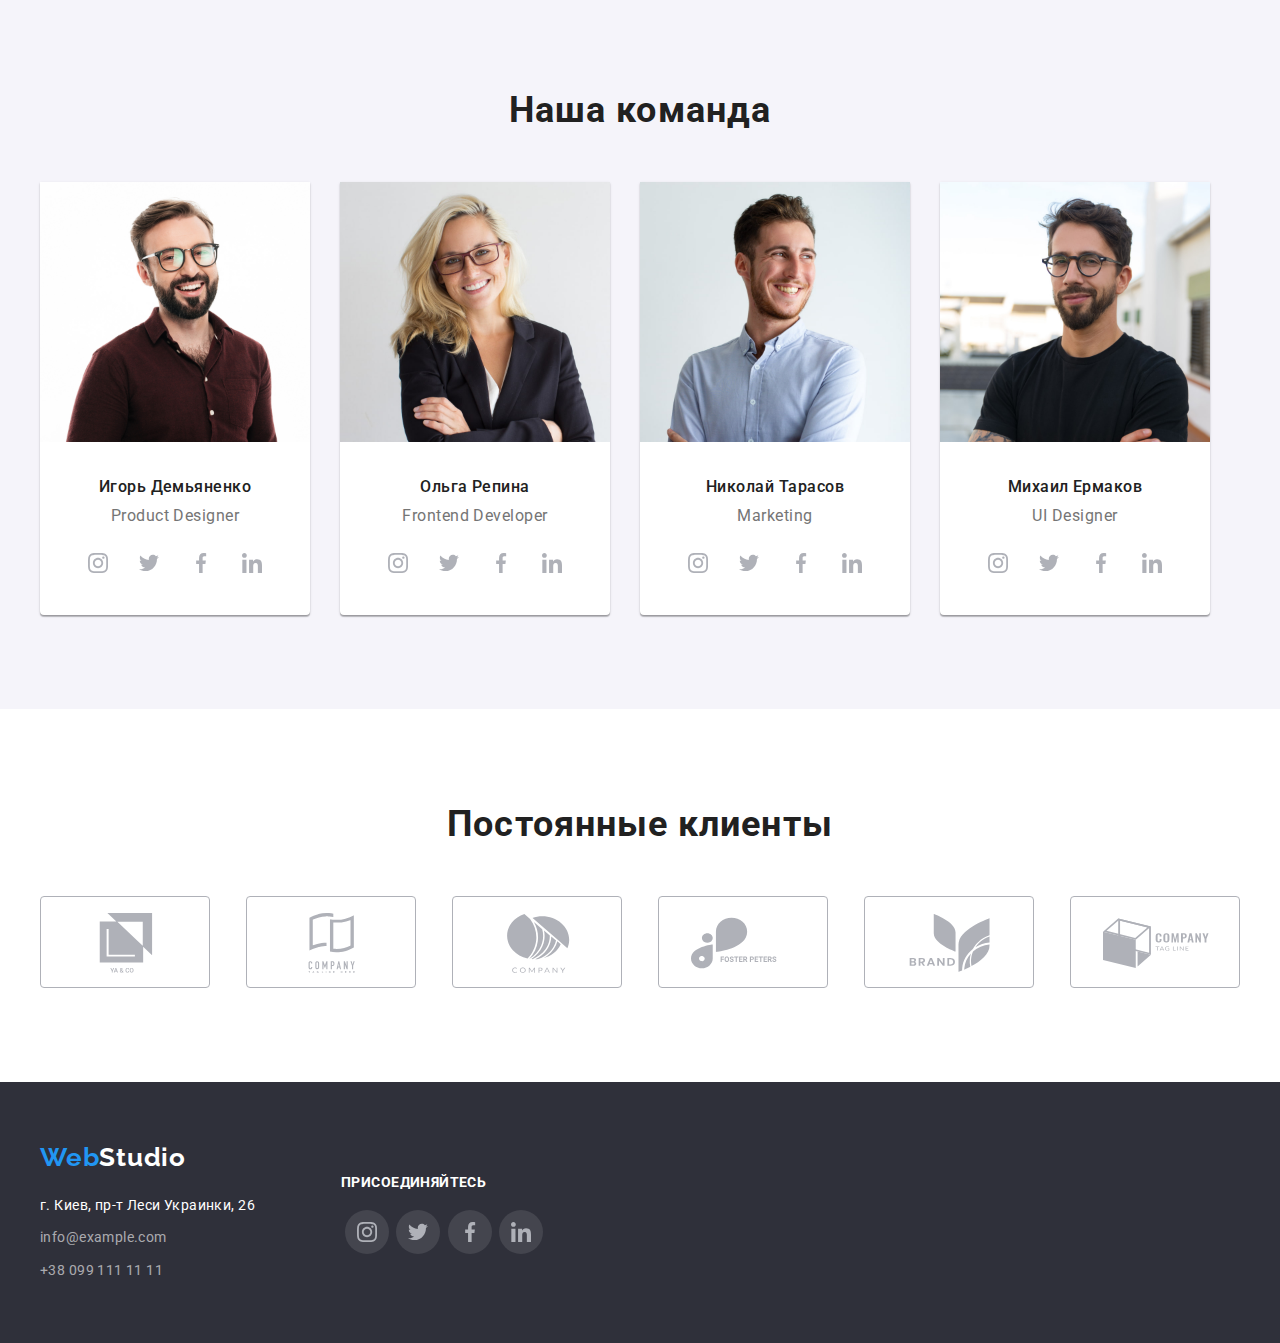
==== commit 19af6caa: "size of icons header" ====
--- a/index.html
+++ b/index.html
@@ -41,16 +41,16 @@
               <ul class="menu-nav-conteiner second">
                 <li class="item">
                   <a href="mailto:info@devstudio.com" class="menu-nav-contacts"
-                    ><svg class="icon-envelope" width="16" height="10">
-                      <use href="../images/icons.svg#icon-envelope"></use>
+                    ><svg class="icon-envelope" width="1rem" height="1rem">
+                      <use href="./images/icons.svg#icon-envelope"></use>
                     </svg>
                     info@devstudio.com</a
                   >
                 </li>
                 <li class="item">
                   <a href="tel:+380961111111" class="menu-nav-contacts"
-                    ><svg class="icon-smartphone" width="16" height="10">
-                      <use href="../images/icons.svg#icon-smartphone"></use>
+                    ><svg class="icon-smartphone" width="1rem" height="1rem">
+                      <use href="./images/icons.svg#icon-smartphone"></use>
                     </svg>
                     +38 096 111 11 11
                   </a>
@@ -152,40 +152,40 @@
                   <a href="#" class="icons">
                     <svg class="icons-items">
                       <use
-                        href="../images/icons.svg#icon-instagram"
-                        width="20"
-                        height="20"
-                      ></use>
-                    </svg>
-                  </a>
-                </li>
-                <li>
-                  <a href="#" class="icons">
-                    <svg class="icons-items">
-                      <use
-                        href="../images/icons.svg#icon-twitter"
-                        width="20"
-                        height="20"
-                      ></use>
-                    </svg>
-                  </a>
-                </li>
-                <li>
-                  <a href="#" class="icons">
-                    <svg class="icons-items">
-                      <use
-                        href="../images/icons.svg#icon-facebook"
-                        width="20"
-                        height="20"
-                      ></use>
-                    </svg>
-                  </a>
-                </li>
-                <li>
-                  <a href="#" class="icons">
-                    <svg class="icons-items">
-                      <use
-                        href="../images/icons.svg#icon-linkedin"
+                        href="./images/icons.svg#icon-instagram"
+                        width="20"
+                        height="20"
+                      ></use>
+                    </svg>
+                  </a>
+                </li>
+                <li>
+                  <a href="#" class="icons">
+                    <svg class="icons-items">
+                      <use
+                        href="./images/icons.svg#icon-twitter"
+                        width="20"
+                        height="20"
+                      ></use>
+                    </svg>
+                  </a>
+                </li>
+                <li>
+                  <a href="#" class="icons">
+                    <svg class="icons-items">
+                      <use
+                        href="./images/icons.svg#icon-facebook"
+                        width="20"
+                        height="20"
+                      ></use>
+                    </svg>
+                  </a>
+                </li>
+                <li>
+                  <a href="#" class="icons">
+                    <svg class="icons-items">
+                      <use
+                        href="./images/icons.svg#icon-linkedin"
                         width="20"
                         height="20"
                       ></use>
@@ -207,40 +207,40 @@
                   <a href="#" class="icons">
                     <svg class="icons-items">
                       <use
-                        href="../images/icons.svg#icon-instagram"
-                        width="20"
-                        height="20"
-                      ></use>
-                    </svg>
-                  </a>
-                </li>
-                <li>
-                  <a href="#" class="icons">
-                    <svg class="icons-items">
-                      <use
-                        href="../images/icons.svg#icon-twitter"
-                        width="20"
-                        height="20"
-                      ></use>
-                    </svg>
-                  </a>
-                </li>
-                <li>
-                  <a href="#" class="icons">
-                    <svg class="icons-items">
-                      <use
-                        href="../images/icons.svg#icon-facebook"
-                        width="20"
-                        height="20"
-                      ></use>
-                    </svg>
-                  </a>
-                </li>
-                <li>
-                  <a href="#" class="icons">
-                    <svg class="icons-items">
-                      <use
-                        href="../images/icons.svg#icon-linkedin"
+                        href="./images/icons.svg#icon-instagram"
+                        width="20"
+                        height="20"
+                      ></use>
+                    </svg>
+                  </a>
+                </li>
+                <li>
+                  <a href="#" class="icons">
+                    <svg class="icons-items">
+                      <use
+                        href="./images/icons.svg#icon-twitter"
+                        width="20"
+                        height="20"
+                      ></use>
+                    </svg>
+                  </a>
+                </li>
+                <li>
+                  <a href="#" class="icons">
+                    <svg class="icons-items">
+                      <use
+                        href="./images/icons.svg#icon-facebook"
+                        width="20"
+                        height="20"
+                      ></use>
+                    </svg>
+                  </a>
+                </li>
+                <li>
+                  <a href="#" class="icons">
+                    <svg class="icons-items">
+                      <use
+                        href="./images/icons.svg#icon-linkedin"
                         width="20"
                         height="20"
                       ></use>
@@ -262,40 +262,40 @@
                   <a href="#" class="icons">
                     <svg class="icons-items">
                       <use
-                        href="../images/icons.svg#icon-instagram"
-                        width="20"
-                        height="20"
-                      ></use>
-                    </svg>
-                  </a>
-                </li>
-                <li>
-                  <a href="#" class="icons">
-                    <svg class="icons-items">
-                      <use
-                        href="../images/icons.svg#icon-twitter"
-                        width="20"
-                        height="20"
-                      ></use>
-                    </svg>
-                  </a>
-                </li>
-                <li>
-                  <a href="#" class="icons">
-                    <svg class="icons-items">
-                      <use
-                        href="../images/icons.svg#icon-facebook"
-                        width="20"
-                        height="20"
-                      ></use>
-                    </svg>
-                  </a>
-                </li>
-                <li>
-                  <a href="#" class="icons">
-                    <svg class="icons-items">
-                      <use
-                        href="../images/icons.svg#icon-linkedin"
+                        href="./images/icons.svg#icon-instagram"
+                        width="20"
+                        height="20"
+                      ></use>
+                    </svg>
+                  </a>
+                </li>
+                <li>
+                  <a href="#" class="icons">
+                    <svg class="icons-items">
+                      <use
+                        href="./images/icons.svg#icon-twitter"
+                        width="20"
+                        height="20"
+                      ></use>
+                    </svg>
+                  </a>
+                </li>
+                <li>
+                  <a href="#" class="icons">
+                    <svg class="icons-items">
+                      <use
+                        href="./images/icons.svg#icon-facebook"
+                        width="20"
+                        height="20"
+                      ></use>
+                    </svg>
+                  </a>
+                </li>
+                <li>
+                  <a href="#" class="icons">
+                    <svg class="icons-items">
+                      <use
+                        href="./images/icons.svg#icon-linkedin"
                         width="20"
                         height="20"
                       ></use>
@@ -317,40 +317,40 @@
                   <a href="#" class="icons">
                     <svg class="icons-items">
                       <use
-                        href="../images/icons.svg#icon-instagram"
-                        width="20"
-                        height="20"
-                      ></use>
-                    </svg>
-                  </a>
-                </li>
-                <li>
-                  <a href="#" class="icons">
-                    <svg class="icons-items">
-                      <use
-                        href="../images/icons.svg#icon-twitter"
-                        width="20"
-                        height="20"
-                      ></use>
-                    </svg>
-                  </a>
-                </li>
-                <li>
-                  <a href="#" class="icons">
-                    <svg class="icons-items">
-                      <use
-                        href="../images/icons.svg#icon-facebook"
-                        width="20"
-                        height="20"
-                      ></use>
-                    </svg>
-                  </a>
-                </li>
-                <li>
-                  <a href="#" class="icons">
-                    <svg class="icons-items">
-                      <use
-                        href="../images/icons.svg#icon-linkedin"
+                        href="./images/icons.svg#icon-instagram"
+                        width="20"
+                        height="20"
+                      ></use>
+                    </svg>
+                  </a>
+                </li>
+                <li>
+                  <a href="#" class="icons">
+                    <svg class="icons-items">
+                      <use
+                        href="./images/icons.svg#icon-twitter"
+                        width="20"
+                        height="20"
+                      ></use>
+                    </svg>
+                  </a>
+                </li>
+                <li>
+                  <a href="#" class="icons">
+                    <svg class="icons-items">
+                      <use
+                        href="./images/icons.svg#icon-facebook"
+                        width="20"
+                        height="20"
+                      ></use>
+                    </svg>
+                  </a>
+                </li>
+                <li>
+                  <a href="#" class="icons">
+                    <svg class="icons-items">
+                      <use
+                        href="./images/icons.svg#icon-linkedin"
                         width="20"
                         height="20"
                       ></use>
@@ -372,42 +372,42 @@
             <li>
               <a href="#" class="company-icons">
                 <svg width="106" height="60">
-                  <use href="../images/icons.svg#icon-company1"></use>
-                </svg>
-              </a>
-            </li>
-            <li>
-              <a href="#" class="company-icons">
-                <svg width="106" height="60">
-                  <use href="../images/icons.svg#icon-company2"></use>
-                </svg>
-              </a>
-            </li>
-            <li>
-              <a href="#" class="company-icons">
-                <svg width="106" height="60">
-                  <use href="../images/icons.svg#icon-company3"></use>
-                </svg>
-              </a>
-            </li>
-            <li>
-              <a href="#" class="company-icons">
-                <svg width="106" height="60">
-                  <use href="../images/icons.svg#icon-company4"></use>
-                </svg>
-              </a>
-            </li>
-            <li>
-              <a href="#" class="company-icons">
-                <svg width="106" height="60">
-                  <use href="../images/icons.svg#icon-company5"></use>
-                </svg>
-              </a>
-            </li>
-            <li>
-              <a href="#" class="company-icons">
-                <svg width="106" height="60">
-                  <use href="../images/icons.svg#icon-company6"></use>
+                  <use href="./images/icons.svg#icon-company1"></use>
+                </svg>
+              </a>
+            </li>
+            <li>
+              <a href="#" class="company-icons">
+                <svg width="106" height="60">
+                  <use href="./images/icons.svg#icon-company2"></use>
+                </svg>
+              </a>
+            </li>
+            <li>
+              <a href="#" class="company-icons">
+                <svg width="106" height="60">
+                  <use href="./images/icons.svg#icon-company3"></use>
+                </svg>
+              </a>
+            </li>
+            <li>
+              <a href="#" class="company-icons">
+                <svg width="106" height="60">
+                  <use href="./images/icons.svg#icon-company4"></use>
+                </svg>
+              </a>
+            </li>
+            <li>
+              <a href="#" class="company-icons">
+                <svg width="106" height="60">
+                  <use href="./images/icons.svg#icon-company5"></use>
+                </svg>
+              </a>
+            </li>
+            <li>
+              <a href="#" class="company-icons">
+                <svg width="106" height="60">
+                  <use href="./images/icons.svg#icon-company6"></use>
                 </svg>
               </a>
             </li>
@@ -436,7 +436,7 @@
                 <a href="#" class="icons">
                   <svg class="icons-items">
                     <use
-                      href="../images/icons.svg#icon-instagram"
+                      href="./images/icons.svg#icon-instagram"
                       width="20"
                       height="20"
                     ></use>
@@ -447,7 +447,7 @@
                 <a href="#" class="icons">
                   <svg class="icons-items">
                     <use
-                      href="../images/icons.svg#icon-twitter"
+                      href="./images/icons.svg#icon-twitter"
                       width="20"
                       height="20"
                     ></use>
@@ -458,7 +458,7 @@
                 <a href="#" class="icons">
                   <svg class="icons-items">
                     <use
-                      href="../images/icons.svg#icon-facebook"
+                      href="./images/icons.svg#icon-facebook"
                       width="20"
                       height="20"
                     ></use>
@@ -469,7 +469,7 @@
                 <a href="#" class="icons">
                   <svg class="icons-items">
                     <use
-                      href="../images/icons.svg#icon-linkedin"
+                      href="./images/icons.svg#icon-linkedin"
                       width="20"
                       height="20"
                     ></use>
--- a/css/styles.css
+++ b/css/styles.css
@@ -157,10 +157,10 @@
 
 .icon-envelope,.icon-smartphone{
   
- /*width: 16px;
-  height: 12px;*/
+
 fill:currentColor;
   margin-right: 10px;
+
 }
 .icon-envelope:hover,.icon-smartphone:hover{
   fill: currentColor;
@@ -331,6 +331,7 @@
 .you-are-welcome{
   display: inline-flex;
  flex-direction: column;
+ 
  padding: 0;
  min-width: 206px;
  margin-left: 70px;
@@ -346,6 +347,7 @@
 
 .column{
   display: flex;
+ 
 }
 .welcome {
   font-style: normal;
